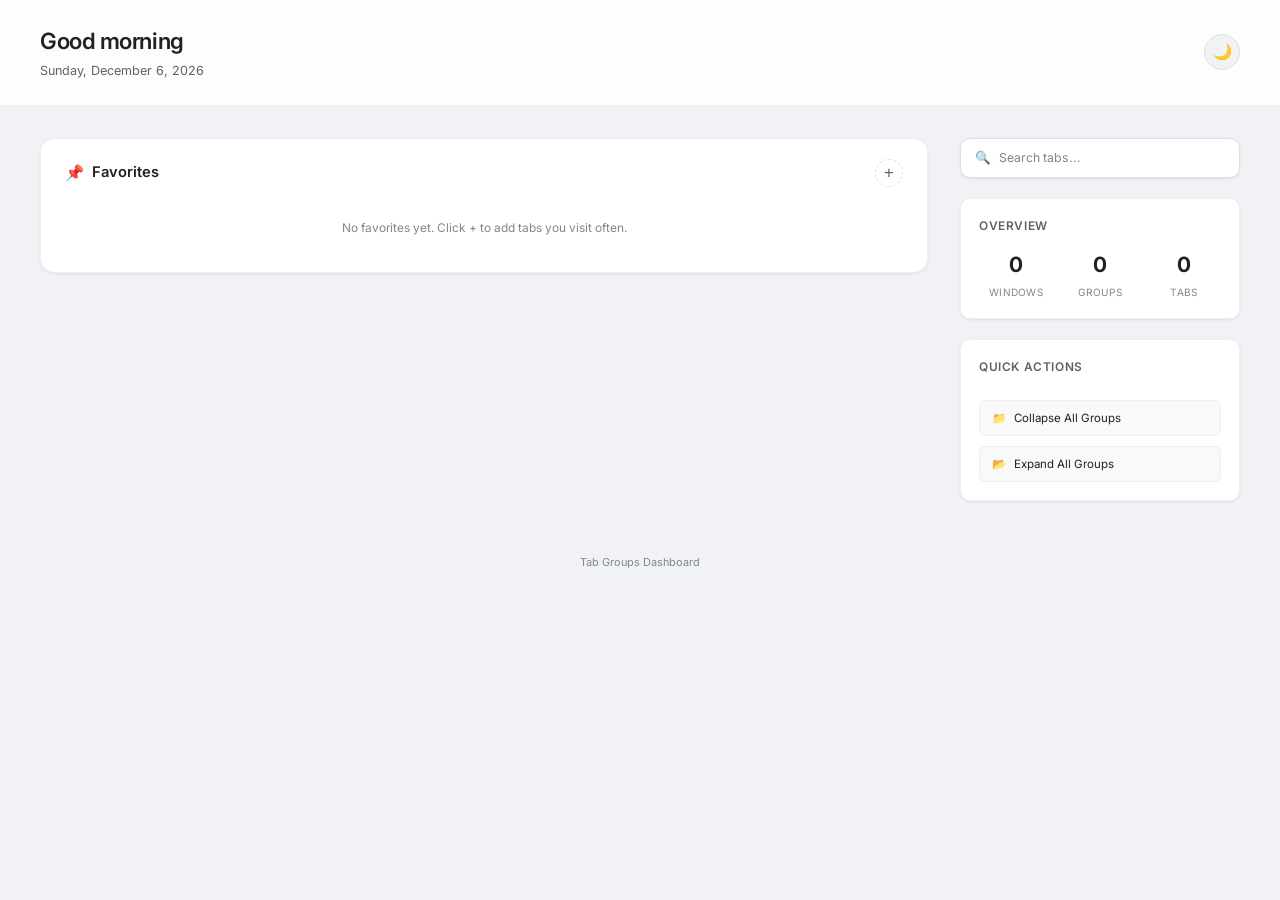
==== extension/index.html @ f565db03 "Initial release: Tab Groups Dashboard Chrome extension A Chrome new tab page that organizes open tab" ====
<!DOCTYPE html>
<html lang="zh-CN">
<head>
  <meta charset="UTF-8" />
  <meta name="viewport" content="width=device-width, initial-scale=1.0" />
  <title>Tab Groups Dashboard</title>
  <link rel="stylesheet" href="style.css" />
  <link rel="preconnect" href="https://fonts.googleapis.com" />
  <link rel="preconnect" href="https://fonts.gstatic.com" crossorigin />
  <link href="https://fonts.googleapis.com/css2?family=Inter:wght@300;400;500;600;700&display=swap" rel="stylesheet" />
</head>
<body>
  <!-- Header -->
  <header class="header">
    <div class="header-left">
      <h1 class="greeting" id="greeting"></h1>
      <p class="date" id="date-display"></p>
    </div>
    <div class="header-right">
      <button class="theme-toggle" id="theme-toggle" title="Toggle theme">
        <span class="theme-icon">🌙</span>
      </button>
    </div>
  </header>

  <main class="dashboard">
    <!-- Left main column -->
    <section class="main-column">

      <!-- Favorites section -->
      <div class="favorites-section" id="favorites-section">
        <div class="section-header">
          <h2 class="section-title">
            <span class="section-icon">📌</span> Favorites
          </h2>
          <button class="btn-add-favorite" id="btn-add-favorite" title="Add current page to favorites">
            <span>+</span>
          </button>
        </div>
        <div class="favorites-grid" id="favorites-grid">
          <!-- Rendered dynamically -->
        </div>
        <div class="favorites-empty" id="favorites-empty" style="display:none;">
          <p>No favorites yet. Click + to add tabs you visit often.</p>
        </div>
      </div>

      <!-- Windows & Groups container -->
      <div class="windows-container" id="windows-container">
        <!-- Rendered dynamically: one card per window -->
      </div>

      <!-- Empty state -->
      <div class="empty-state" id="empty-state" style="display:none;">
        <div class="empty-icon">🎉</div>
        <p>No open tabs to display!</p>
      </div>

    </section>

    <!-- Right sidebar -->
    <aside class="sidebar">
      <!-- Search -->
      <div class="search-box">
        <span class="search-icon">🔍</span>
        <input type="text" id="search-input" placeholder="Search tabs..." autocomplete="off" />
        <button class="search-clear" id="search-clear" style="display:none;">✕</button>
      </div>

      <!-- Stats panel -->
      <div class="stats-panel" id="stats-panel">
        <h3 class="stats-title">Overview</h3>
        <div class="stats-grid">
          <div class="stat-item">
            <span class="stat-number" id="stat-windows">0</span>
            <span class="stat-label">Windows</span>
          </div>
          <div class="stat-item">
            <span class="stat-number" id="stat-groups">0</span>
            <span class="stat-label">Groups</span>
          </div>
          <div class="stat-item">
            <span class="stat-number" id="stat-tabs">0</span>
            <span class="stat-label">Tabs</span>
          </div>
        </div>
      </div>

      <!-- Quick actions -->
      <div class="quick-actions">
        <h3 class="stats-title">Quick Actions</h3>
        <button class="action-btn" id="btn-collapse-all">
          <span>📁</span> Collapse All Groups
        </button>
        <button class="action-btn" id="btn-expand-all">
          <span>📂</span> Expand All Groups
        </button>
      </div>
    </aside>
  </main>

  <!-- Toast notification -->
  <div class="toast" id="toast">
    <span class="toast-message" id="toast-message"></span>
  </div>

  <!-- Add Favorite Modal -->
  <div class="modal-overlay" id="modal-overlay" style="display:none;">
    <div class="modal">
      <div class="modal-header">
        <h3>Add to Favorites</h3>
        <button class="modal-close" id="modal-close">✕</button>
      </div>
      <div class="modal-body">
        <label for="fav-url">URL</label>
        <input type="url" id="fav-url" placeholder="https://example.com" />
        <label for="fav-title">Title (optional, auto-detected from URL)</label>
        <input type="text" id="fav-title" placeholder="Leave empty to auto-detect" />
      </div>
      <div class="modal-footer">
        <button class="btn-cancel" id="modal-cancel">Cancel</button>
        <button class="btn-confirm" id="modal-confirm">Add</button>
      </div>
    </div>
  </div>

  <footer class="footer">
    <span id="footer-stats">Tab Groups Dashboard</span>
  </footer>

  <script src="app.js"></script>
</body>
</html>
---- extension/style.css ----
/* =========================================
   Tab Groups Dashboard — Style Sheet
   ========================================= */

/* ---------- CSS Custom Properties ---------- */
:root {
  /* Chrome Tab Group native colors */
  --group-grey: #5f6368;
  --group-blue: #1a73e8;
  --group-red: #d93025;
  --group-yellow: #f9ab00;
  --group-green: #1e8e3e;
  --group-pink: #d01884;
  --group-purple: #9334e6;
  --group-cyan: #007b83;
  --group-orange: #e8710a;

  /* Light theme (default) */
  --bg-body: #f0f2f5;
  --bg-card: #ffffff;
  --bg-card-hover: #fafafa;
  --bg-group: #f8f9fa;
  --bg-group-hover: #f0f1f3;
  --bg-header: rgba(255, 255, 255, 0.85);
  --bg-sidebar: #ffffff;
  --bg-input: #f0f2f5;
  --bg-modal: #ffffff;
  --bg-overlay: rgba(0, 0, 0, 0.4);
  --bg-toast: #323232;
  --bg-favorite: #f8f9fa;
  --bg-favorite-hover: #e8eaed;

  --text-primary: #202124;
  --text-secondary: #5f6368;
  --text-tertiary: #80868b;
  --text-inverse: #ffffff;

  --border-color: #e0e0e0;
  --border-light: #f0f0f0;

  --shadow-sm: 0 1px 3px rgba(0, 0, 0, 0.08);
  --shadow-md: 0 4px 12px rgba(0, 0, 0, 0.1);
  --shadow-lg: 0 8px 24px rgba(0, 0, 0, 0.12);

  --radius-sm: 6px;
  --radius-md: 10px;
  --radius-lg: 14px;
  --radius-xl: 18px;

  --transition-fast: 0.15s ease;
  --transition-normal: 0.25s ease;
  --transition-slow: 0.4s ease;

  --font-family: 'Inter', -apple-system, BlinkMacSystemFont, 'Segoe UI', Roboto, sans-serif;
}

/* Dark theme */
[data-theme="dark"] {
  --bg-body: #1a1a2e;
  --bg-card: #16213e;
  --bg-card-hover: #1a2744;
  --bg-group: #0f3460;
  --bg-group-hover: #123a6e;
  --bg-header: rgba(26, 26, 46, 0.9);
  --bg-sidebar: #16213e;
  --bg-input: #0f3460;
  --bg-modal: #16213e;
  --bg-overlay: rgba(0, 0, 0, 0.6);
  --bg-toast: #e0e0e0;
  --bg-favorite: #0f3460;
  --bg-favorite-hover: #123a6e;

  --text-primary: #e0e0e0;
  --text-secondary: #a0a0b0;
  --text-tertiary: #6b7280;
  --text-inverse: #1a1a2e;

  --border-color: #2a3a5e;
  --border-light: #1e2d4d;

  --shadow-sm: 0 1px 3px rgba(0, 0, 0, 0.3);
  --shadow-md: 0 4px 12px rgba(0, 0, 0, 0.4);
  --shadow-lg: 0 8px 24px rgba(0, 0, 0, 0.5);
}

[data-theme="dark"] .toast {
  color: var(--text-inverse);
}

/* ---------- Reset & Base ---------- */
*,
*::before,
*::after {
  box-sizing: border-box;
  margin: 0;
  padding: 0;
}

html {
  font-size: 14px;
  scroll-behavior: smooth;
}

body {
  font-family: var(--font-family);
  background: var(--bg-body);
  color: var(--text-primary);
  min-height: 100vh;
  line-height: 1.5;
  -webkit-font-smoothing: antialiased;
}

/* ---------- Header ---------- */
.header {
  display: flex;
  align-items: center;
  justify-content: space-between;
  padding: 24px 40px;
  background: var(--bg-header);
  backdrop-filter: blur(10px);
  border-bottom: 1px solid var(--border-light);
  position: sticky;
  top: 0;
  z-index: 100;
}

.header-left {
  display: flex;
  flex-direction: column;
  gap: 4px;
}

.greeting {
  font-size: 1.6rem;
  font-weight: 600;
  color: var(--text-primary);
  letter-spacing: -0.02em;
}

.date {
  font-size: 0.9rem;
  color: var(--text-secondary);
  font-weight: 400;
}

.header-right {
  display: flex;
  align-items: center;
  gap: 12px;
}

.theme-toggle {
  background: var(--bg-input);
  border: 1px solid var(--border-color);
  border-radius: 50%;
  width: 36px;
  height: 36px;
  display: flex;
  align-items: center;
  justify-content: center;
  cursor: pointer;
  transition: all var(--transition-fast);
  font-size: 1.1rem;
}

.theme-toggle:hover {
  transform: scale(1.1);
  box-shadow: var(--shadow-sm);
}

/* ---------- Dashboard Layout ---------- */
.dashboard {
  display: grid;
  grid-template-columns: 1fr 280px;
  gap: 32px;
  max-width: 1400px;
  margin: 0 auto;
  padding: 32px 40px;
}

.main-column {
  min-width: 0;
  display: flex;
  flex-direction: column;
  gap: 24px;
}

/* ---------- Favorites Section ---------- */
.favorites-section {
  background: var(--bg-card);
  border-radius: var(--radius-lg);
  padding: 20px 24px;
  box-shadow: var(--shadow-sm);
  border: 1px solid var(--border-light);
}

.section-header {
  display: flex;
  align-items: center;
  justify-content: space-between;
  margin-bottom: 16px;
}

.section-title {
  font-size: 1.05rem;
  font-weight: 600;
  color: var(--text-primary);
  display: flex;
  align-items: center;
  gap: 8px;
}

.section-icon {
  font-size: 1.1rem;
}

.btn-add-favorite {
  width: 28px;
  height: 28px;
  border-radius: 50%;
  border: 1.5px dashed var(--border-color);
  background: transparent;
  color: var(--text-secondary);
  font-size: 1.2rem;
  cursor: pointer;
  display: flex;
  align-items: center;
  justify-content: center;
  transition: all var(--transition-fast);
}

.btn-add-favorite:hover {
  border-color: var(--group-blue);
  color: var(--group-blue);
  background: rgba(26, 115, 232, 0.08);
}

.favorites-grid {
  display: grid;
  grid-template-columns: repeat(auto-fill, minmax(88px, 1fr));
  gap: 8px;
}

.favorite-item {
  display: flex;
  flex-direction: column;
  align-items: center;
  gap: 6px;
  padding: 12px 8px 10px;
  background: var(--bg-favorite);
  border-radius: var(--radius-md);
  cursor: pointer;
  transition: all var(--transition-fast);
  border: 1px solid transparent;
  position: relative;
  overflow: hidden;
  text-align: center;
}

.favorite-item:hover {
  background: var(--bg-favorite-hover);
  border-color: var(--border-color);
  transform: translateY(-1px);
  box-shadow: var(--shadow-sm);
}

.favorite-item .fav-favicon {
  width: 24px;
  height: 24px;
  border-radius: 50%;
  flex-shrink: 0;
  background: var(--bg-input);
  padding: 2px;
  object-fit: contain;
}

.favorite-item .fav-title {
  font-size: 0.72rem;
  font-weight: 500;
  color: var(--text-secondary);
  white-space: nowrap;
  overflow: hidden;
  text-overflow: ellipsis;
  width: 100%;
  line-height: 1.3;
}

.favorite-item .fav-remove {
  position: absolute;
  top: 4px;
  right: 4px;
  width: 16px;
  height: 16px;
  border-radius: 50%;
  border: none;
  background: rgba(217, 48, 37, 0.1);
  color: var(--group-red);
  font-size: 0.6rem;
  cursor: pointer;
  display: none;
  align-items: center;
  justify-content: center;
  transition: all var(--transition-fast);
}

.favorite-item:hover .fav-remove {
  display: flex;
}

.favorite-item .fav-remove:hover {
  background: rgba(217, 48, 37, 0.2);
}

/* Drag and drop styles */
.favorite-item[draggable="true"] {
  cursor: grab;
}

.favorite-item[draggable="true"]:active {
  cursor: grabbing;
}

.favorite-item.dragging {
  opacity: 0.9;
  transform: scale(1.05);
  box-shadow: var(--shadow-md);
  z-index: 10;
}

.favorite-item.drag-ghost {
  opacity: 0.4;
}

.favorite-item.drag-over-left {
  border-left: 2px solid var(--group-blue);
}

.favorite-item.drag-over-right {
  border-right: 2px solid var(--group-blue);
}

.favorites-empty {
  text-align: center;
  padding: 16px;
  color: var(--text-tertiary);
  font-size: 0.85rem;
}

/* ---------- Windows Container ---------- */
.windows-container {
  display: flex;
  flex-direction: column;
  gap: 20px;
}

/* ---------- Window Card ---------- */
.window-card {
  background: var(--bg-card);
  border-radius: var(--radius-lg);
  box-shadow: var(--shadow-sm);
  border: 1px solid var(--border-light);
  overflow: hidden;
  transition: all var(--transition-normal);
}

.window-card:hover {
  box-shadow: var(--shadow-md);
}

.window-card.window-active {
  border-color: var(--group-blue);
  border-left: 3px solid var(--group-blue);
}

/* Window collapsed state */
.window-card.window-collapsed .window-body {
  display: none;
}

.window-card.window-collapsed .window-header {
  border-bottom: none;
}

.window-card.window-collapsed .window-collapse-icon {
  transform: rotate(0deg);
}

.window-card:not(.window-collapsed) .window-collapse-icon {
  transform: rotate(90deg);
}

.window-header {
  display: flex;
  align-items: center;
  gap: 10px;
  padding: 16px 20px;
  border-bottom: 1px solid var(--border-light);
  background: var(--bg-group);
  cursor: pointer;
  user-select: none;
  transition: background var(--transition-fast);
}

.window-header:hover {
  background: var(--bg-group-hover);
}

.window-collapse-btn {
  background: none;
  border: none;
  color: var(--text-tertiary);
  cursor: pointer;
  padding: 4px;
  display: flex;
  align-items: center;
  justify-content: center;
  font-size: 0.7rem;
  transition: color var(--transition-fast);
}

.window-collapse-btn:hover {
  color: var(--text-primary);
}

.window-collapse-icon {
  display: inline-block;
  transition: transform var(--transition-fast);
}

.window-icon {
  font-size: 1.1rem;
}

.window-name {
  font-weight: 600;
  font-size: 0.95rem;
  color: var(--text-primary);
  flex-shrink: 0;
}

/* Window Group Tags (shown next to window name) */
.window-group-tags {
  display: flex;
  align-items: center;
  gap: 6px;
  flex-wrap: wrap;
  flex: 1;
  min-width: 0;
}

.window-group-tag {
  display: inline-flex;
  align-items: center;
  gap: 4px;
  padding: 2px 8px;
  border-radius: 10px;
  font-size: 0.72rem;
  font-weight: 500;
  color: var(--text-secondary);
  background: rgba(0, 0, 0, 0.04);
  border: 1px solid var(--border-light);
  white-space: nowrap;
  transition: all var(--transition-fast);
}

[data-theme="dark"] .window-group-tag {
  background: rgba(255, 255, 255, 0.06);
}

.window-group-tag .tag-dot {
  width: 7px;
  height: 7px;
  border-radius: 50%;
  flex-shrink: 0;
}

.window-group-tag.tag-more {
  color: var(--text-tertiary);
  font-style: italic;
}

.window-tab-count {
  margin-left: auto;
  font-size: 0.8rem;
  color: var(--text-tertiary);
  background: var(--bg-input);
  padding: 3px 10px;
  border-radius: 12px;
  flex-shrink: 0;
}

/* Window focus (jump) button */
.window-focus-btn {
  display: flex;
  align-items: center;
  justify-content: center;
  width: 28px;
  height: 28px;
  border-radius: 50%;
  border: 1px solid var(--border-color);
  background: var(--bg-card);
  color: var(--text-secondary);
  font-size: 0.9rem;
  cursor: pointer;
  flex-shrink: 0;
  transition: all var(--transition-fast);
}

.window-focus-btn:hover {
  background: var(--group-blue);
  border-color: var(--group-blue);
  color: #ffffff;
  transform: scale(1.1);
  box-shadow: var(--shadow-sm);
}

.window-focus-icon {
  line-height: 1;
}

/* Window body */
.window-body {
  transition: all var(--transition-normal);
}

/* ---------- Group Block ---------- */
.group-block {
  margin: 12px 16px;
  border-radius: var(--radius-md);
  overflow: hidden;
  border: 1px solid var(--border-light);
  transition: all var(--transition-fast);
}

.group-block:last-child {
  margin-bottom: 16px;
}

.group-header {
  display: flex;
  align-items: center;
  gap: 10px;
  padding: 10px 14px;
  background: var(--bg-group);
  cursor: pointer;
  transition: background var(--transition-fast);
  user-select: none;
}

.group-header:hover {
  background: var(--bg-group-hover);
}

.group-color-dot {
  width: 10px;
  height: 10px;
  border-radius: 50%;
  flex-shrink: 0;
}

.group-title {
  font-weight: 600;
  font-size: 0.88rem;
  color: var(--text-primary);
  flex: 1;
}

.group-count {
  font-size: 0.75rem;
  color: var(--text-tertiary);
  background: var(--bg-input);
  padding: 2px 8px;
  border-radius: 10px;
  font-weight: 500;
}

.group-collapse-btn {
  background: none;
  border: none;
  color: var(--text-tertiary);
  font-size: 0.7rem;
  cursor: pointer;
  padding: 4px;
  transition: transform var(--transition-fast);
}

.group-block.collapsed .group-collapse-btn {
  transform: rotate(-90deg);
}

.group-block.collapsed .tab-list {
  display: none;
}

/* ---------- Tab List ---------- */
.tab-list {
  display: flex;
  flex-direction: column;
}

.tab-row {
  display: flex;
  align-items: center;
  gap: 10px;
  padding: 8px 14px;
  cursor: pointer;
  transition: all var(--transition-fast);
  border-bottom: 1px solid var(--border-light);
  position: relative;
}

.tab-row:last-child {
  border-bottom: none;
}

.tab-row:hover {
  background: var(--bg-group);
}

.tab-row.tab-active {
  background: rgba(26, 115, 232, 0.06);
}

.tab-row.tab-active::before {
  content: '';
  position: absolute;
  left: 0;
  top: 0;
  bottom: 0;
  width: 3px;
  background: var(--group-blue);
  border-radius: 0 2px 2px 0;
}

.tab-favicon {
  width: 16px;
  height: 16px;
  border-radius: 3px;
  flex-shrink: 0;
  object-fit: contain;
}

.tab-title {
  flex: 1;
  font-size: 0.85rem;
  color: var(--text-primary);
  white-space: nowrap;
  overflow: hidden;
  text-overflow: ellipsis;
  font-weight: 400;
}

.tab-actions {
  display: flex;
  align-items: center;
  gap: 4px;
  opacity: 0;
  transition: opacity var(--transition-fast);
}

.tab-row:hover .tab-actions {
  opacity: 1;
}

.tab-actions button {
  width: 24px;
  height: 24px;
  border-radius: 50%;
  border: none;
  background: transparent;
  color: var(--text-tertiary);
  font-size: 0.8rem;
  cursor: pointer;
  display: flex;
  align-items: center;
  justify-content: center;
  transition: all var(--transition-fast);
}

.tab-actions .btn-favorite:hover {
  background: rgba(249, 171, 0, 0.15);
  color: var(--group-yellow);
}

.tab-actions .btn-close:hover {
  background: rgba(217, 48, 37, 0.12);
  color: var(--group-red);
}

/* ---------- Sidebar ---------- */
.sidebar {
  display: flex;
  flex-direction: column;
  gap: 20px;
  position: sticky;
  top: 100px;
  align-self: start;
  max-height: calc(100vh - 140px);
}

/* Search */
.search-box {
  display: flex;
  align-items: center;
  gap: 8px;
  padding: 10px 14px;
  background: var(--bg-card);
  border-radius: var(--radius-md);
  border: 1px solid var(--border-color);
  box-shadow: var(--shadow-sm);
  transition: all var(--transition-fast);
}

.search-box:focus-within {
  border-color: var(--group-blue);
  box-shadow: 0 0 0 3px rgba(26, 115, 232, 0.12);
}

.search-icon {
  font-size: 0.9rem;
  flex-shrink: 0;
}

.search-box input {
  flex: 1;
  border: none;
  outline: none;
  background: transparent;
  color: var(--text-primary);
  font-size: 0.88rem;
  font-family: var(--font-family);
}

.search-box input::placeholder {
  color: var(--text-tertiary);
}

.search-clear {
  background: none;
  border: none;
  color: var(--text-tertiary);
  cursor: pointer;
  font-size: 0.85rem;
  padding: 2px;
  transition: color var(--transition-fast);
}

.search-clear:hover {
  color: var(--text-primary);
}

/* Stats */
.stats-panel {
  background: var(--bg-card);
  border-radius: var(--radius-md);
  padding: 18px;
  box-shadow: var(--shadow-sm);
  border: 1px solid var(--border-light);
}

.stats-title {
  font-size: 0.85rem;
  font-weight: 600;
  color: var(--text-secondary);
  text-transform: uppercase;
  letter-spacing: 0.05em;
  margin-bottom: 14px;
}

.stats-grid {
  display: grid;
  grid-template-columns: repeat(3, 1fr);
  gap: 10px;
}

.stat-item {
  display: flex;
  flex-direction: column;
  align-items: center;
  gap: 4px;
}

.stat-number {
  font-size: 1.5rem;
  font-weight: 700;
  color: var(--text-primary);
}

.stat-label {
  font-size: 0.72rem;
  color: var(--text-tertiary);
  text-transform: uppercase;
  letter-spacing: 0.03em;
}

/* Quick Actions */
.quick-actions {
  background: var(--bg-card);
  border-radius: var(--radius-md);
  padding: 18px;
  box-shadow: var(--shadow-sm);
  border: 1px solid var(--border-light);
  display: flex;
  flex-direction: column;
  gap: 10px;
}

.action-btn {
  display: flex;
  align-items: center;
  gap: 8px;
  padding: 10px 12px;
  border-radius: var(--radius-sm);
  border: 1px solid var(--border-light);
  background: var(--bg-group);
  color: var(--text-primary);
  font-size: 0.82rem;
  font-family: var(--font-family);
  cursor: pointer;
  transition: all var(--transition-fast);
}

.action-btn:hover {
  background: var(--bg-group-hover);
  border-color: var(--border-color);
  box-shadow: var(--shadow-sm);
}

/* ---------- Empty State ---------- */
.empty-state {
  text-align: center;
  padding: 60px 20px;
  color: var(--text-secondary);
}

.empty-icon {
  font-size: 3rem;
  margin-bottom: 12px;
}

/* ---------- Toast ---------- */
.toast {
  position: fixed;
  bottom: 30px;
  left: 50%;
  transform: translateX(-50%) translateY(100px);
  background: var(--bg-toast);
  color: var(--text-inverse);
  padding: 12px 24px;
  border-radius: var(--radius-md);
  font-size: 0.85rem;
  font-weight: 500;
  box-shadow: var(--shadow-lg);
  opacity: 0;
  transition: all var(--transition-normal);
  z-index: 1000;
  pointer-events: none;
}

.toast.show {
  transform: translateX(-50%) translateY(0);
  opacity: 1;
}

/* ---------- Modal ---------- */
.modal-overlay {
  position: fixed;
  inset: 0;
  background: var(--bg-overlay);
  display: flex;
  align-items: center;
  justify-content: center;
  z-index: 500;
  animation: fadeIn 0.2s ease;
}

.modal {
  background: var(--bg-modal);
  border-radius: var(--radius-lg);
  padding: 24px;
  width: 380px;
  max-width: 90vw;
  box-shadow: var(--shadow-lg);
  animation: slideUp 0.25s ease;
}

.modal-header {
  display: flex;
  align-items: center;
  justify-content: space-between;
  margin-bottom: 20px;
}

.modal-header h3 {
  font-size: 1.1rem;
  font-weight: 600;
}

.modal-close {
  background: none;
  border: none;
  font-size: 1.2rem;
  color: var(--text-tertiary);
  cursor: pointer;
  padding: 4px;
}

.modal-close:hover {
  color: var(--text-primary);
}

.modal-body {
  display: flex;
  flex-direction: column;
  gap: 12px;
}

.modal-body label {
  font-size: 0.82rem;
  font-weight: 600;
  color: var(--text-secondary);
}

.modal-body input {
  padding: 10px 12px;
  border: 1px solid var(--border-color);
  border-radius: var(--radius-sm);
  background: var(--bg-input);
  color: var(--text-primary);
  font-size: 0.88rem;
  font-family: var(--font-family);
  outline: none;
  transition: border-color var(--transition-fast);
}

.modal-body input:focus {
  border-color: var(--group-blue);
}

.modal-footer {
  display: flex;
  justify-content: flex-end;
  gap: 10px;
  margin-top: 20px;
}

.btn-cancel {
  padding: 8px 16px;
  border-radius: var(--radius-sm);
  border: 1px solid var(--border-color);
  background: transparent;
  color: var(--text-secondary);
  font-size: 0.85rem;
  cursor: pointer;
  font-family: var(--font-family);
  transition: all var(--transition-fast);
}

.btn-cancel:hover {
  background: var(--bg-group);
}

.btn-confirm {
  padding: 8px 16px;
  border-radius: var(--radius-sm);
  border: none;
  background: var(--group-blue);
  color: #fff;
  font-size: 0.85rem;
  font-weight: 500;
  cursor: pointer;
  font-family: var(--font-family);
  transition: all var(--transition-fast);
}

.btn-confirm:hover {
  background: #1557b0;
  box-shadow: var(--shadow-sm);
}

/* ---------- Footer ---------- */
.footer {
  text-align: center;
  padding: 20px 40px;
  color: var(--text-tertiary);
  font-size: 0.78rem;
  border-top: 1px solid var(--border-light);
}

/* ---------- Animations ---------- */
@keyframes fadeIn {
  from { opacity: 0; }
  to { opacity: 1; }
}

@keyframes slideUp {
  from {
    opacity: 0;
    transform: translateY(10px);
  }
  to {
    opacity: 1;
    transform: translateY(0);
  }
}

@keyframes fadeUp {
  from {
    opacity: 0;
    transform: translateY(8px);
  }
  to {
    opacity: 1;
    transform: translateY(0);
  }
}

.window-card {
  animation: fadeUp 0.3s ease forwards;
}

.window-card:nth-child(2) { animation-delay: 0.05s; }
.window-card:nth-child(3) { animation-delay: 0.1s; }
.window-card:nth-child(4) { animation-delay: 0.15s; }

/* Tab removal animation */
.tab-row.removing {
  opacity: 0;
  transform: translateX(20px);
  max-height: 0;
  padding-top: 0;
  padding-bottom: 0;
  border: none;
  transition: all 0.3s ease;
}

/* ---------- Responsive ---------- */
@media (max-width: 900px) {
  .dashboard {
    grid-template-columns: 1fr;
    padding: 20px;
  }

  .sidebar {
    position: static;
    flex-direction: row;
    flex-wrap: wrap;
    gap: 12px;
    max-height: none;
  }

  .sidebar > * {
    flex: 1;
    min-width: 200px;
  }

  .header {
    padding: 16px 20px;
  }

  .favorites-grid {
    grid-template-columns: repeat(auto-fill, minmax(80px, 1fr));
  }
}

@media (max-width: 600px) {
  .header {
    padding: 12px 16px;
  }

  .greeting {
    font-size: 1.2rem;
  }

  .dashboard {
    padding: 16px;
    gap: 16px;
  }

  .favorites-grid {
    grid-template-columns: repeat(4, 1fr);
  }

  .stats-grid {
    grid-template-columns: repeat(3, 1fr);
  }

  .window-header {
    padding: 12px 14px;
  }

  .group-block {
    margin: 8px 10px;
  }
}

/* ---------- Scrollbar ---------- */
::-webkit-scrollbar {
  width: 6px;
}

::-webkit-scrollbar-track {
  background: transparent;
}

::-webkit-scrollbar-thumb {
  background: var(--border-color);
  border-radius: 3px;
}

::-webkit-scrollbar-thumb:hover {
  background: var(--text-tertiary);
}
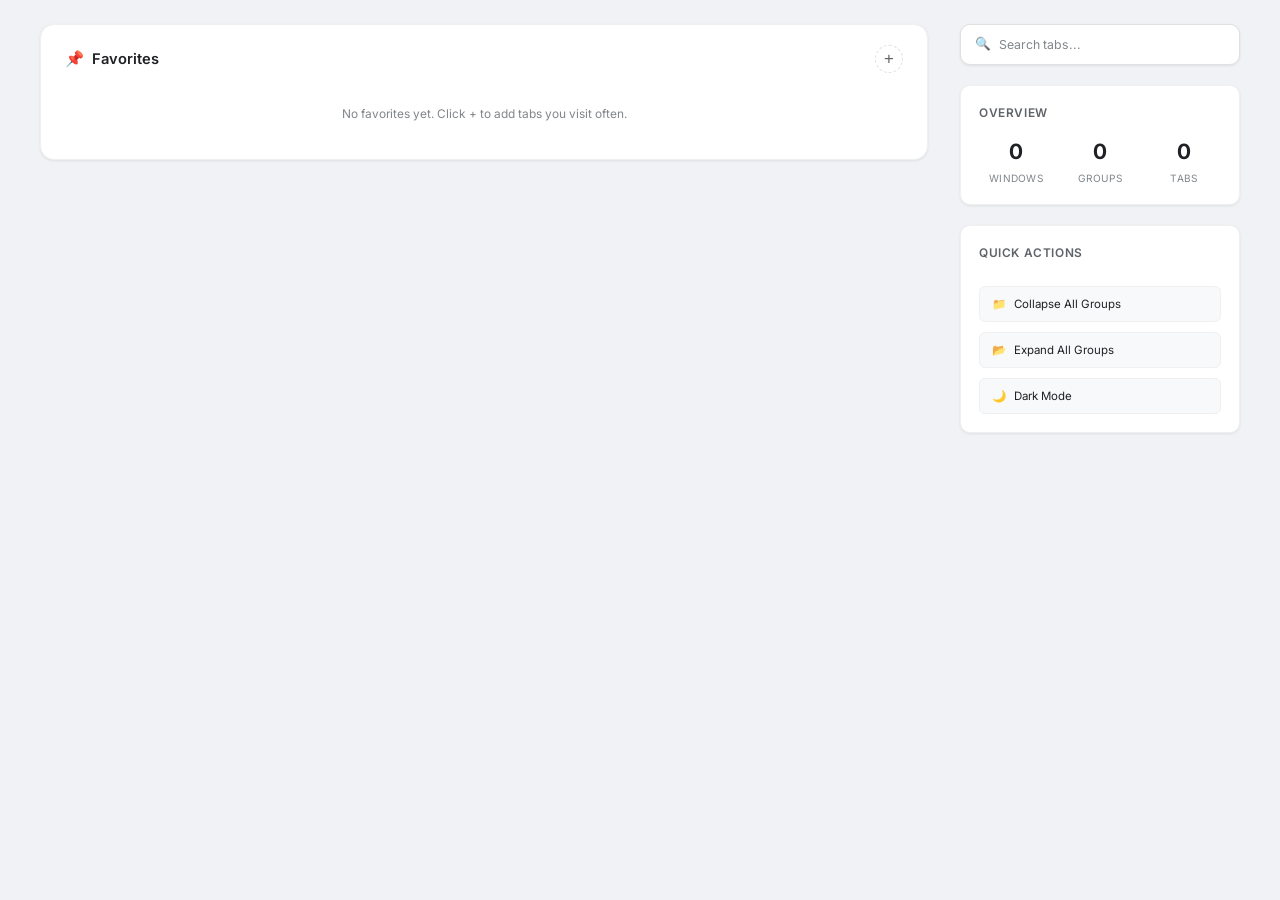
==== commit c75b2074: "Remove header/footer, move theme toggle to sidebar, enlarge favorites - Remove greeting, date displa" ====
--- a/extension/index.html
+++ b/extension/index.html
@@ -10,19 +10,6 @@
   <link href="https://fonts.googleapis.com/css2?family=Inter:wght@300;400;500;600;700&display=swap" rel="stylesheet" />
 </head>
 <body>
-  <!-- Header -->
-  <header class="header">
-    <div class="header-left">
-      <h1 class="greeting" id="greeting"></h1>
-      <p class="date" id="date-display"></p>
-    </div>
-    <div class="header-right">
-      <button class="theme-toggle" id="theme-toggle" title="Toggle theme">
-        <span class="theme-icon">🌙</span>
-      </button>
-    </div>
-  </header>
-
   <main class="dashboard">
     <!-- Left main column -->
     <section class="main-column">
@@ -95,6 +82,9 @@
         <button class="action-btn" id="btn-expand-all">
           <span>📂</span> Expand All Groups
         </button>
+        <button class="action-btn" id="theme-toggle">
+          <span class="theme-icon">🌙</span> <span class="theme-label">Dark Mode</span>
+        </button>
       </div>
     </aside>
   </main>
@@ -124,10 +114,6 @@
     </div>
   </div>
 
-  <footer class="footer">
-    <span id="footer-stats">Tab Groups Dashboard</span>
-  </footer>
-
   <script src="app.js"></script>
 </body>
 </html>
--- a/extension/style.css
+++ b/extension/style.css
@@ -110,63 +110,7 @@
   -webkit-font-smoothing: antialiased;
 }
 
-/* ---------- Header ---------- */
-.header {
-  display: flex;
-  align-items: center;
-  justify-content: space-between;
-  padding: 24px 40px;
-  background: var(--bg-header);
-  backdrop-filter: blur(10px);
-  border-bottom: 1px solid var(--border-light);
-  position: sticky;
-  top: 0;
-  z-index: 100;
-}
-
-.header-left {
-  display: flex;
-  flex-direction: column;
-  gap: 4px;
-}
-
-.greeting {
-  font-size: 1.6rem;
-  font-weight: 600;
-  color: var(--text-primary);
-  letter-spacing: -0.02em;
-}
-
-.date {
-  font-size: 0.9rem;
-  color: var(--text-secondary);
-  font-weight: 400;
-}
-
-.header-right {
-  display: flex;
-  align-items: center;
-  gap: 12px;
-}
-
-.theme-toggle {
-  background: var(--bg-input);
-  border: 1px solid var(--border-color);
-  border-radius: 50%;
-  width: 36px;
-  height: 36px;
-  display: flex;
-  align-items: center;
-  justify-content: center;
-  cursor: pointer;
-  transition: all var(--transition-fast);
-  font-size: 1.1rem;
-}
-
-.theme-toggle:hover {
-  transform: scale(1.1);
-  box-shadow: var(--shadow-sm);
-}
+/* ---------- Header (removed — theme toggle moved to sidebar) ---------- */
 
 /* ---------- Dashboard Layout ---------- */
 .dashboard {
@@ -175,7 +119,8 @@
   gap: 32px;
   max-width: 1400px;
   margin: 0 auto;
-  padding: 32px 40px;
+  padding: 24px 40px;
+  min-height: 100vh;
 }
 
 .main-column {
@@ -237,16 +182,16 @@
 
 .favorites-grid {
   display: grid;
-  grid-template-columns: repeat(auto-fill, minmax(88px, 1fr));
+  grid-template-columns: repeat(auto-fill, minmax(100px, 1fr));
+  gap: 10px;
+}
+
+.favorite-item {
+  display: flex;
+  flex-direction: column;
+  align-items: center;
   gap: 8px;
-}
-
-.favorite-item {
-  display: flex;
-  flex-direction: column;
-  align-items: center;
-  gap: 6px;
-  padding: 12px 8px 10px;
+  padding: 14px 10px 12px;
   background: var(--bg-favorite);
   border-radius: var(--radius-md);
   cursor: pointer;
@@ -260,22 +205,22 @@
 .favorite-item:hover {
   background: var(--bg-favorite-hover);
   border-color: var(--border-color);
-  transform: translateY(-1px);
+  transform: translateY(-2px);
   box-shadow: var(--shadow-sm);
 }
 
 .favorite-item .fav-favicon {
-  width: 24px;
-  height: 24px;
+  width: 32px;
+  height: 32px;
   border-radius: 50%;
   flex-shrink: 0;
   background: var(--bg-input);
-  padding: 2px;
+  padding: 3px;
   object-fit: contain;
 }
 
 .favorite-item .fav-title {
-  font-size: 0.72rem;
+  font-size: 0.78rem;
   font-weight: 500;
   color: var(--text-secondary);
   white-space: nowrap;
@@ -289,13 +234,13 @@
   position: absolute;
   top: 4px;
   right: 4px;
-  width: 16px;
-  height: 16px;
+  width: 18px;
+  height: 18px;
   border-radius: 50%;
   border: none;
   background: rgba(217, 48, 37, 0.1);
   color: var(--group-red);
-  font-size: 0.6rem;
+  font-size: 0.65rem;
   cursor: pointer;
   display: none;
   align-items: center;
@@ -693,9 +638,9 @@
   flex-direction: column;
   gap: 20px;
   position: sticky;
-  top: 100px;
+  top: 24px;
   align-self: start;
-  max-height: calc(100vh - 140px);
+  max-height: calc(100vh - 48px);
 }
 
 /* Search */
@@ -978,15 +923,6 @@
   box-shadow: var(--shadow-sm);
 }
 
-/* ---------- Footer ---------- */
-.footer {
-  text-align: center;
-  padding: 20px 40px;
-  color: var(--text-tertiary);
-  font-size: 0.78rem;
-  border-top: 1px solid var(--border-light);
-}
-
 /* ---------- Animations ---------- */
 @keyframes fadeIn {
   from { opacity: 0; }
@@ -1059,7 +995,7 @@
   }
 
   .favorites-grid {
-    grid-template-columns: repeat(auto-fill, minmax(80px, 1fr));
+    grid-template-columns: repeat(auto-fill, minmax(90px, 1fr));
   }
 }
 
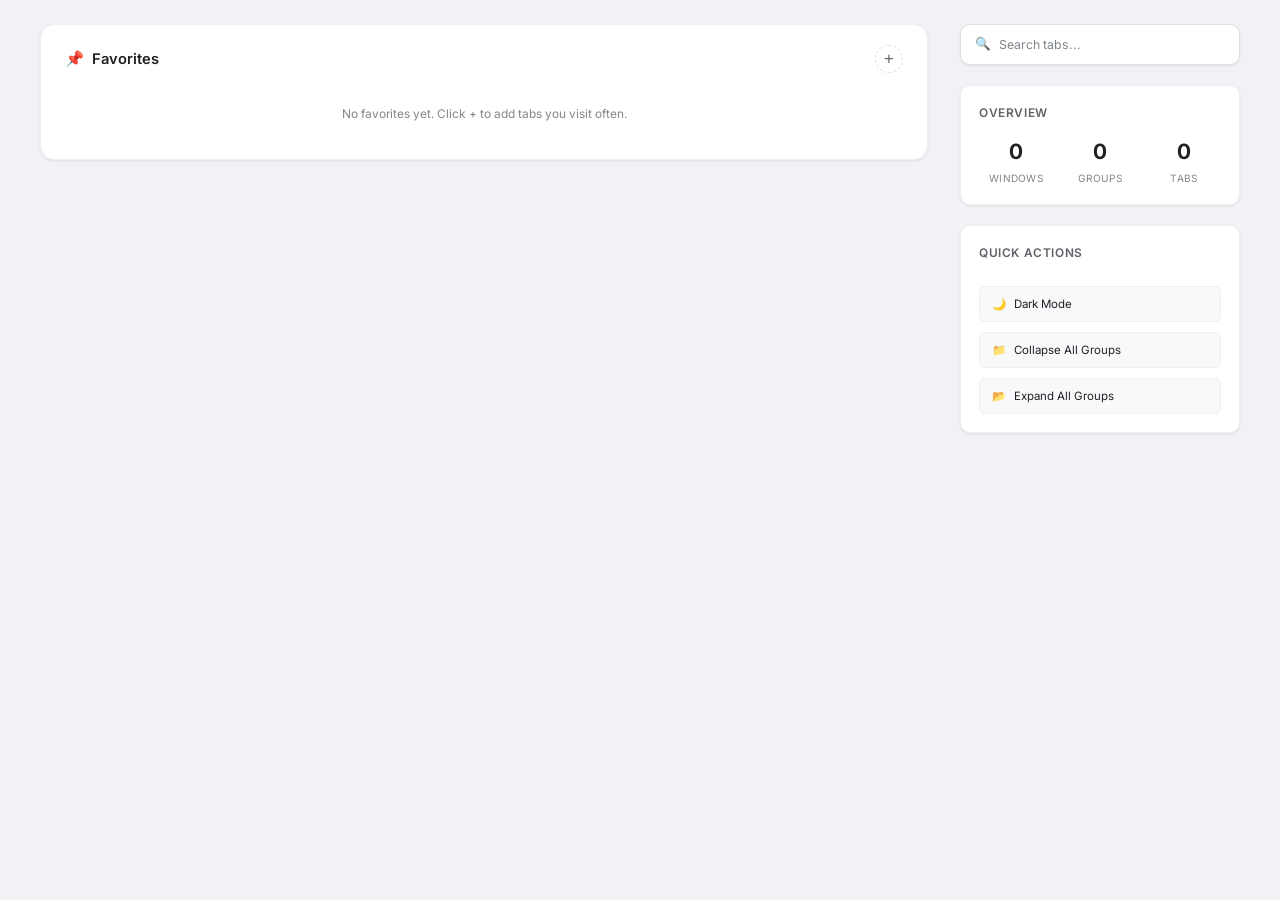
==== commit 751ad154: "Move dark mode to top of actions, shrink favorites, fix README links - Dark/Light mode toggle now at" ====
--- a/extension/index.html
+++ b/extension/index.html
@@ -76,14 +76,14 @@
       <!-- Quick actions -->
       <div class="quick-actions">
         <h3 class="stats-title">Quick Actions</h3>
+        <button class="action-btn" id="theme-toggle">
+          <span class="theme-icon">🌙</span> <span class="theme-label">Dark Mode</span>
+        </button>
         <button class="action-btn" id="btn-collapse-all">
           <span>📁</span> Collapse All Groups
         </button>
         <button class="action-btn" id="btn-expand-all">
           <span>📂</span> Expand All Groups
-        </button>
-        <button class="action-btn" id="theme-toggle">
-          <span class="theme-icon">🌙</span> <span class="theme-label">Dark Mode</span>
         </button>
       </div>
     </aside>
--- a/extension/style.css
+++ b/extension/style.css
@@ -182,16 +182,16 @@
 
 .favorites-grid {
   display: grid;
-  grid-template-columns: repeat(auto-fill, minmax(100px, 1fr));
-  gap: 10px;
+  grid-template-columns: repeat(auto-fill, minmax(80px, 1fr));
+  gap: 8px;
 }
 
 .favorite-item {
   display: flex;
   flex-direction: column;
   align-items: center;
-  gap: 8px;
-  padding: 14px 10px 12px;
+  gap: 6px;
+  padding: 10px 6px 8px;
   background: var(--bg-favorite);
   border-radius: var(--radius-md);
   cursor: pointer;
@@ -205,22 +205,22 @@
 .favorite-item:hover {
   background: var(--bg-favorite-hover);
   border-color: var(--border-color);
-  transform: translateY(-2px);
+  transform: translateY(-1px);
   box-shadow: var(--shadow-sm);
 }
 
 .favorite-item .fav-favicon {
-  width: 32px;
-  height: 32px;
+  width: 26px;
+  height: 26px;
   border-radius: 50%;
   flex-shrink: 0;
   background: var(--bg-input);
-  padding: 3px;
+  padding: 2px;
   object-fit: contain;
 }
 
 .favorite-item .fav-title {
-  font-size: 0.78rem;
+  font-size: 0.7rem;
   font-weight: 500;
   color: var(--text-secondary);
   white-space: nowrap;
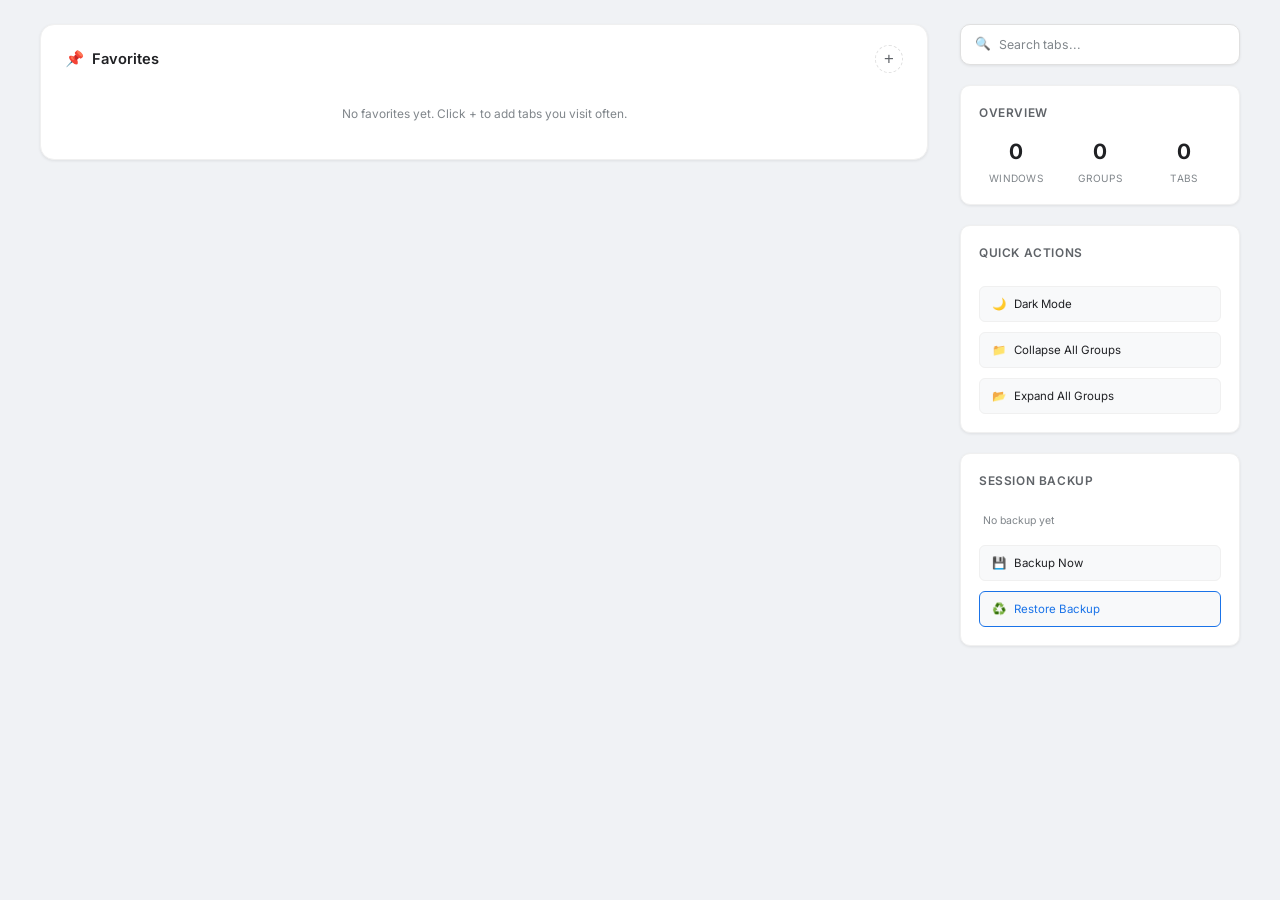
==== commit 952ae647: "Add daily auto-backup and restore for all window sessions - Add chrome.alarms permission for schedul" ====
--- a/extension/index.html
+++ b/extension/index.html
@@ -86,6 +86,18 @@
           <span>📂</span> Expand All Groups
         </button>
       </div>
+
+      <!-- Backup -->
+      <div class="quick-actions">
+        <h3 class="stats-title">Session Backup</h3>
+        <p class="backup-info" id="backup-info">No backup yet</p>
+        <button class="action-btn" id="btn-backup-now">
+          <span>💾</span> Backup Now
+        </button>
+        <button class="action-btn action-btn-restore" id="btn-restore-backup">
+          <span>♻️</span> Restore Backup
+        </button>
+      </div>
     </aside>
   </main>
 
--- a/extension/style.css
+++ b/extension/style.css
@@ -769,6 +769,23 @@
   background: var(--bg-group-hover);
   border-color: var(--border-color);
   box-shadow: var(--shadow-sm);
+}
+
+/* Backup info */
+.backup-info {
+  font-size: 0.75rem;
+  color: var(--text-tertiary);
+  padding: 0 4px 6px;
+  line-height: 1.4;
+}
+
+.action-btn-restore {
+  border-color: var(--group-blue);
+  color: var(--group-blue);
+}
+
+.action-btn-restore:hover {
+  background: rgba(26, 115, 232, 0.08);
 }
 
 /* ---------- Empty State ---------- */
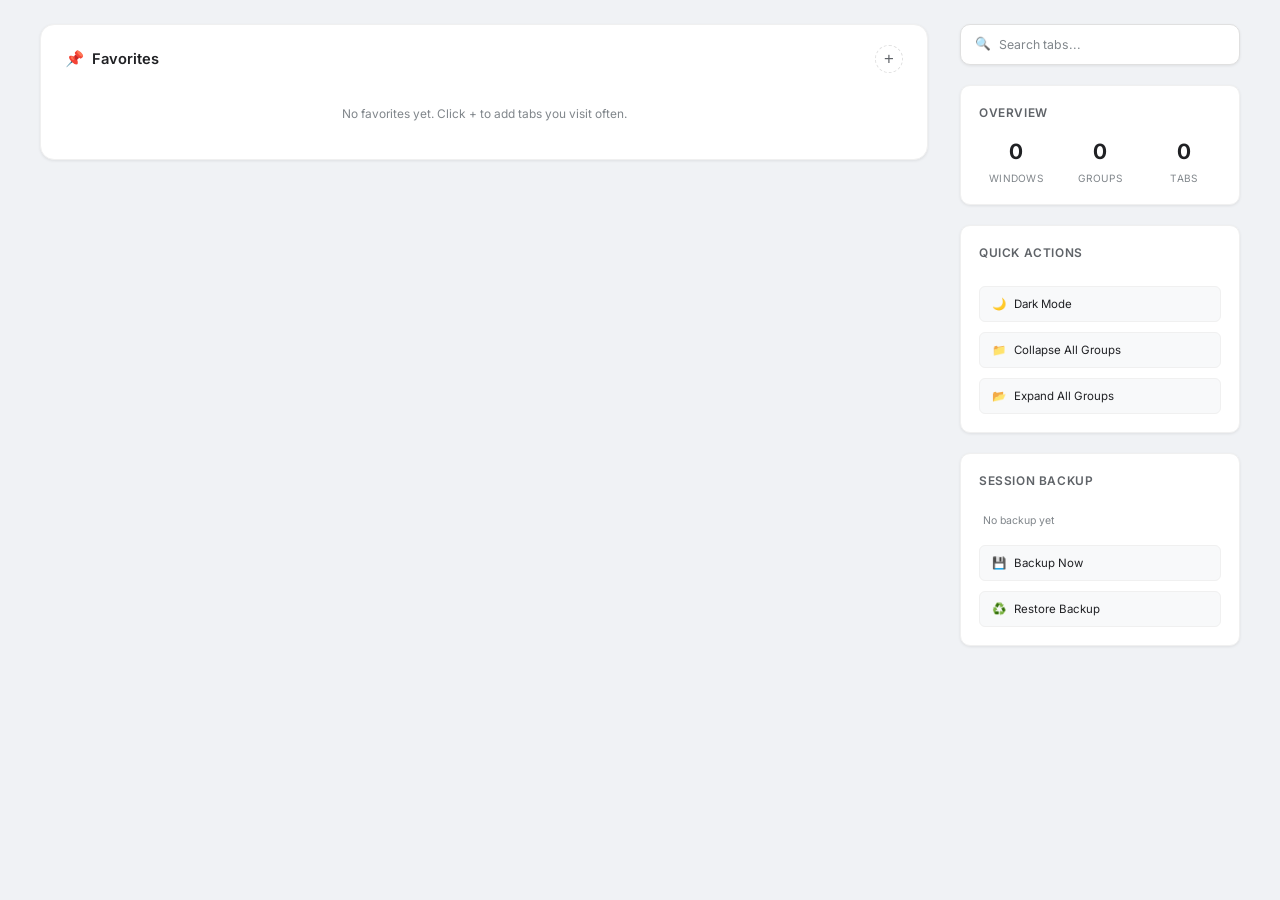
==== commit 92931887: "Remove highlight style from Restore button, keep consistent with others Co-Authored-By: Claude Opus " ====
--- a/extension/index.html
+++ b/extension/index.html
@@ -94,7 +94,7 @@
         <button class="action-btn" id="btn-backup-now">
           <span>💾</span> Backup Now
         </button>
-        <button class="action-btn action-btn-restore" id="btn-restore-backup">
+        <button class="action-btn" id="btn-restore-backup">
           <span>♻️</span> Restore Backup
         </button>
       </div>
--- a/extension/style.css
+++ b/extension/style.css
@@ -777,15 +777,6 @@
   color: var(--text-tertiary);
   padding: 0 4px 6px;
   line-height: 1.4;
-}
-
-.action-btn-restore {
-  border-color: var(--group-blue);
-  color: var(--group-blue);
-}
-
-.action-btn-restore:hover {
-  background: rgba(26, 115, 232, 0.08);
 }
 
 /* ---------- Empty State ---------- */
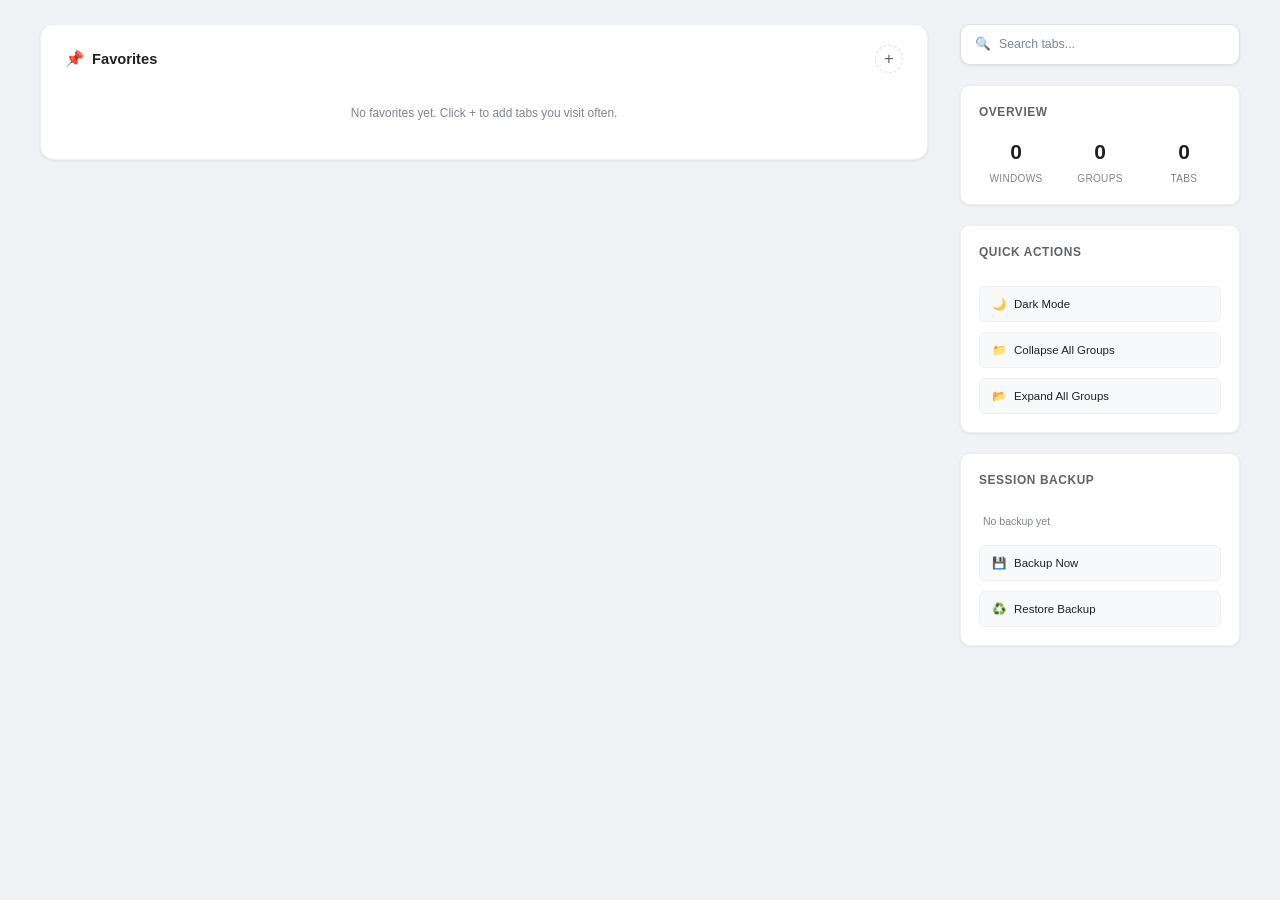
==== commit 6cd03b35: "Remove Google Fonts external link to fix CSP issues - Remove external Google Fonts CSS link (violate" ====
--- a/extension/index.html
+++ b/extension/index.html
@@ -5,9 +5,6 @@
   <meta name="viewport" content="width=device-width, initial-scale=1.0" />
   <title>Tab Groups Dashboard</title>
   <link rel="stylesheet" href="style.css" />
-  <link rel="preconnect" href="https://fonts.googleapis.com" />
-  <link rel="preconnect" href="https://fonts.gstatic.com" crossorigin />
-  <link href="https://fonts.googleapis.com/css2?family=Inter:wght@300;400;500;600;700&display=swap" rel="stylesheet" />
 </head>
 <body>
   <main class="dashboard">
--- a/extension/style.css
+++ b/extension/style.css
@@ -51,7 +51,7 @@
   --transition-normal: 0.25s ease;
   --transition-slow: 0.4s ease;
 
-  --font-family: 'Inter', -apple-system, BlinkMacSystemFont, 'Segoe UI', Roboto, sans-serif;
+  --font-family: -apple-system, BlinkMacSystemFont, 'Segoe UI', Roboto, 'Helvetica Neue', Arial, sans-serif;
 }
 
 /* Dark theme */
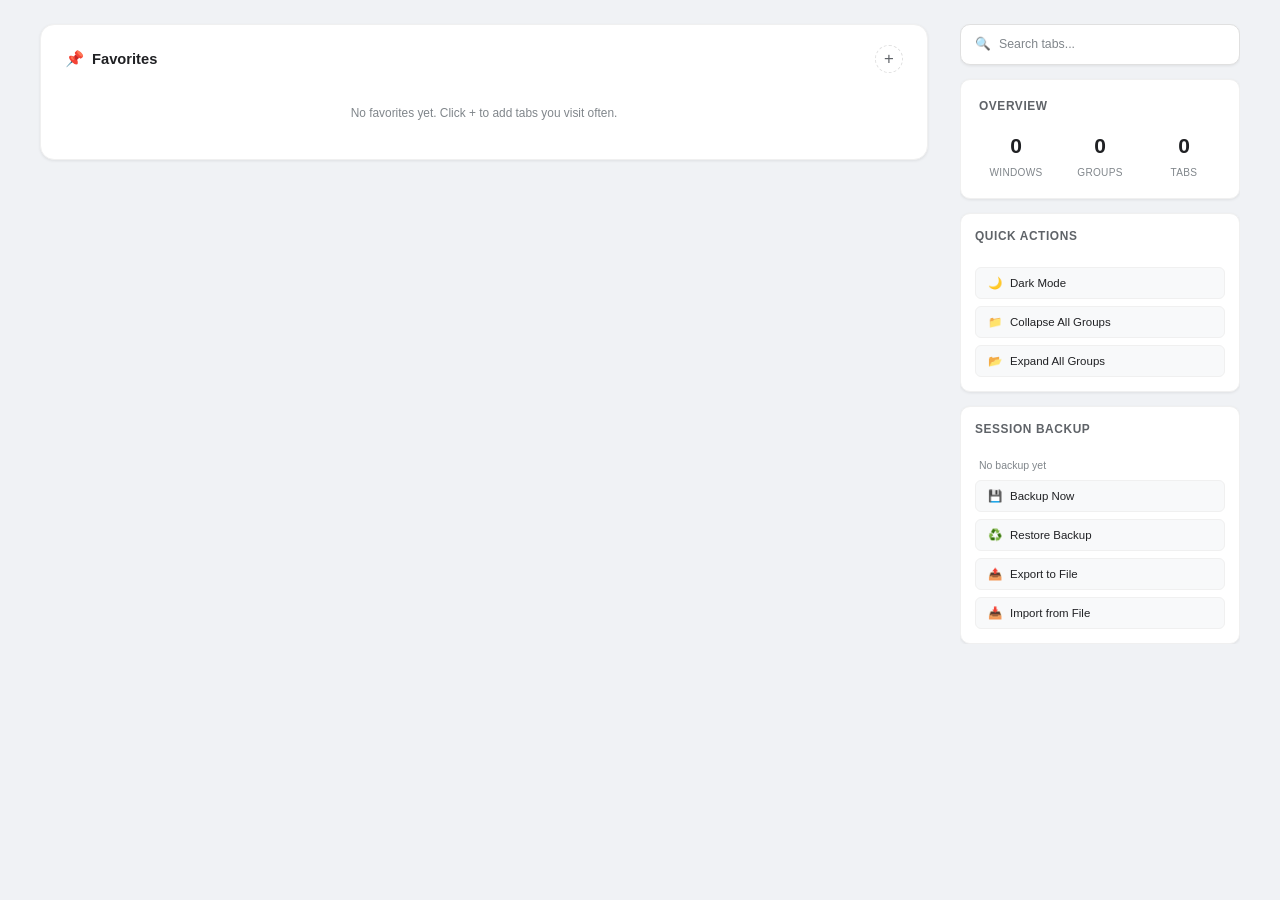
==== commit 6da357e7: "Add file import/export for backups with safer restore - Add Export to File / Import from File button" ====
--- a/extension/index.html
+++ b/extension/index.html
@@ -94,6 +94,13 @@
         <button class="action-btn" id="btn-restore-backup">
           <span>♻️</span> Restore Backup
         </button>
+        <button class="action-btn" id="btn-export-backup" title="Export backup as JSON file to your computer">
+          <span>📤</span> Export to File
+        </button>
+        <button class="action-btn" id="btn-import-backup" title="Import backup from a JSON file">
+          <span>📥</span> Import from File
+        </button>
+        <input type="file" id="import-file-input" accept=".json" style="display:none;" />
       </div>
     </aside>
   </main>
--- a/extension/style.css
+++ b/extension/style.css
@@ -636,11 +636,12 @@
 .sidebar {
   display: flex;
   flex-direction: column;
-  gap: 20px;
+  gap: 14px;
   position: sticky;
   top: 24px;
   align-self: start;
   max-height: calc(100vh - 48px);
+  overflow-y: auto;
 }
 
 /* Search */
@@ -742,19 +743,19 @@
 .quick-actions {
   background: var(--bg-card);
   border-radius: var(--radius-md);
-  padding: 18px;
+  padding: 14px;
   box-shadow: var(--shadow-sm);
   border: 1px solid var(--border-light);
   display: flex;
   flex-direction: column;
-  gap: 10px;
+  gap: 7px;
 }
 
 .action-btn {
   display: flex;
   align-items: center;
   gap: 8px;
-  padding: 10px 12px;
+  padding: 8px 12px;
   border-radius: var(--radius-sm);
   border: 1px solid var(--border-light);
   background: var(--bg-group);
@@ -775,7 +776,8 @@
 .backup-info {
   font-size: 0.75rem;
   color: var(--text-tertiary);
-  padding: 0 4px 6px;
+  margin: -2px 0 0;
+  padding: 0 4px;
   line-height: 1.4;
 }
 
